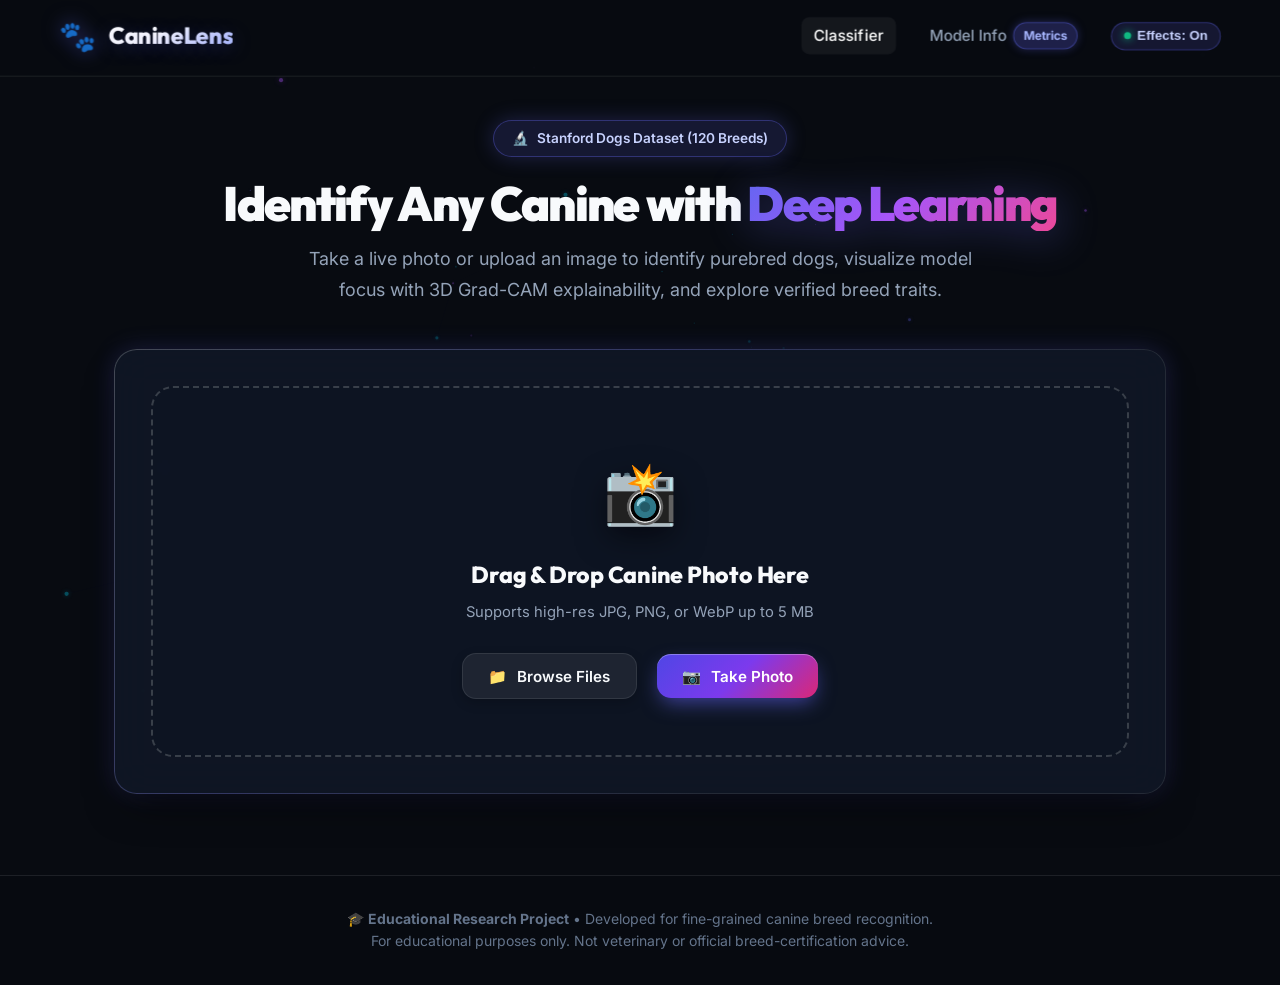
==== static/index.html @ 127aa0b3 "Add files via upload" ====
<!DOCTYPE html>
<html lang="en">
<head>
  <meta charset="UTF-8">
  <meta name="viewport" content="width=device-width, initial-scale=1.0">
  <title>CanineLens | Dog Breed Detection &amp; Explainability System</title>
  <meta name="description" content="College deep learning research project: identify 120 dog breeds using EfficientNetB0 transfer learning with Grad-CAM explainability and breed trait profiles.">
  <link rel="stylesheet" href="/static/css/style.css">
  <!-- FX HOOK: 3D Mascot & Sensory FX Stylesheet -->
  <link rel="stylesheet" href="/static/css/fx.css">
  <link rel="icon" href="data:image/svg+xml,<svg xmlns=%22http://www.w3.org/2000/svg%22 viewBox=%220%22%20y=%220%22%20width=%22100%22%20height=%22100%22><text%20y=%22.9em%22%20font-size=%2290%22>🐕</text></svg>">
</head>
<body>

  <!-- Interactive 3D Background Canvas -->
  <canvas id="bgCanvas3D"></canvas>

  <!-- Demo Mode Banner (Dynamically injected if model is missing) -->
  <div id="demoBanner" class="demo-banner" style="display: none;" role="alert">
    <span>⚠️</span>
    <span id="demoBannerText">DEMO MODE ACTIVE: Trained model file is missing. Showing simulated benchmark responses.</span>
  </div>

  <!-- Header -->
  <header class="site-header">
    <div class="header-container">
      <a href="/" class="brand-link" aria-label="CanineLens Home">
        <span class="brand-icon" aria-hidden="true">🐾</span>
        <span class="brand-title">CanineLens</span>
      </a>
      <nav class="nav-links" aria-label="Main Navigation">
        <a href="/" class="nav-item active" aria-current="page">Classifier</a>
        <a href="/info" class="nav-item">
          <span>Model Info</span>
          <span class="nav-badge">Metrics</span>
        </a>
        <!-- FX HOOK: Master Effects Toggle Button -->
        <button type="button" id="fxToggleBtn" class="fx-toggle-btn" aria-label="Toggle sensory effects on or off">
          <span class="fx-indicator-dot"></span>
          <span>Effects: On</span>
        </button>
      </nav>
    </div>
  </header>

  <!-- Main Content -->
  <main class="main-content">

    <!-- Hero Title with 3D Float -->
    <section class="hero-section">
      <div class="hero-pill">
        <span>🔬</span>
        <span>Stanford Dogs Dataset (120 Breeds)</span>
      </div>
      <h1 class="hero-title">
        Identify Any Canine with <span class="gradient-text">Deep Learning</span>
      </h1>
      <p class="hero-desc">
        Take a live photo or upload an image to identify purebred dogs, visualize model focus with 3D Grad-CAM explainability, and explore verified breed traits.
      </p>
    </section>

    <!-- Upload & Interactive Card with 3D Tilt -->
    <section class="glass-card upload-grid" aria-labelledby="uploadHeading">
      <h2 id="uploadHeading" class="sr-only" style="display: none;">Upload Image</h2>
      
      <!-- Drag & Drop Zone -->
      <div id="dropzone" class="dropzone-container" tabindex="0" role="button" aria-label="Upload dog photo dropzone">
        <div class="dropzone-icon" aria-hidden="true">📸</div>
        <h3 class="dropzone-title">Drag &amp; Drop Canine Photo Here</h3>
        <p class="dropzone-hint">Supports high-res JPG, PNG, or WebP up to 5 MB</p>
        
        <div class="upload-actions">
          <button type="button" id="browseBtn" class="btn btn-secondary" aria-label="Browse files on device">
            <span>📁</span>
            <span>Browse Files</span>
          </button>
          
          <button type="button" id="cameraBtn" class="btn btn-primary btn-3d-pulse" aria-label="Open Camera to Take Photo">
            <span>📷</span>
            <span>Take Photo</span>
          </button>
        </div>

        <!-- Hidden File Inputs -->
        <input type="file" id="fileInput" accept="image/jpeg,image/png,image/webp" style="display: none;">
        <input type="file" id="cameraInput" accept="image/jpeg,image/png,image/webp" capture="environment" style="display: none;">
      </div>

      <!-- Preview & Submission Panel -->
      <div id="previewPanel" class="preview-panel">
        <div class="preview-content">
          <div class="preview-img-wrapper">
            <img id="previewImg" src="" alt="Selected dog image preview">
          </div>
          <div class="preview-meta">
            <div id="previewName" class="preview-filename">image.jpg</div>
            <div id="previewSize" class="preview-filesize">0 KB</div>
            <button type="button" id="clearBtn" class="btn btn-secondary btn-sm" aria-label="Remove image">
              <span>✕</span>
              <span>Remove</span>
            </button>
          </div>
        </div>

        <div class="options-strip">
          <!-- Grad-CAM Toggle -->
          <label class="toggle-wrapper" title="Generates Gradient-weighted Class Activation Map overlay to interpret model decision">
            <input type="checkbox" id="gradcamToggle" class="toggle-input">
            <span class="toggle-switch"></span>
            <span class="toggle-label">🔍 Show what the model looked at (Grad-CAM)</span>
          </label>

          <!-- Submit Button -->
          <button type="button" id="predictBtn" class="btn btn-primary" aria-label="Classify Dog Breed">
            <span>⚡</span>
            <span>Identify Breed</span>
          </button>
        </div>
      </div>

      <!-- 3D Holographic AI Scanner & Loading State -->
      <div id="loadingIndicator" class="loading-indicator" role="status" aria-live="polite">
        <div class="scanner-3d-box">
          <div class="scanner-3d-ring"></div>
          <div class="scanner-3d-ring-inner"></div>
          <div class="scanner-3d-laser"></div>
          <div class="scanner-3d-icon">🐕</div>
        </div>
        <div id="loadingStatusText" class="loading-text">Analyzing canine features...</div>
        <p id="loadingSubtext" class="loading-subtext">Running MobileNetV2 gatekeeper &amp; EfficientNetB0 classification</p>
      </div>

    </section>

    <!-- Results Section with 3D Depth -->
    <section id="resultsSection" class="results-container" aria-labelledby="resultsHeading">
      <h2 id="resultsHeading" class="sr-only" style="display: none;">Classification Results</h2>

      <!-- FX HOOK: Interactive 3D Mascot & Talking Dog Assistant -->
      <div id="mascotWrapper" class="mascot-wrapper" style="display: none;">
        <div class="mascot-card glass-card">
          <div class="mascot-card-header">
            <span class="mascot-status-pill"><span class="mascot-dot"></span> CanineLens AI Companion</span>
            <span class="mascot-disclaimer-badge">Illustrative mascot, not an exact breed model</span>
          </div>
          
          <div class="mascot-body-layout">
            <!-- 3D Mascot Canvas Container -->
            <div id="dog3dContainer" class="dog3d-container"></div>
            
            <!-- Speech Bubble & Narration Controls -->
            <div id="speechBubble" class="speech-bubble" style="display: none;">
              <div class="speech-bubble-tail"></div>
              <div class="speech-bubble-header">
                <span class="speech-speaker-name">🐾 Buddy (AI Pup)</span>
                <div class="speech-controls">
                  <button type="button" id="speechReplayBtn" class="speech-btn" title="Replay voice narration" aria-label="Replay voice narration">🔄 Replay</button>
                  <button type="button" id="speechMuteBtn" class="speech-btn" title="Toggle voice mute" aria-label="Toggle voice mute">🔊 Mute</button>
                  <button type="button" id="speechStopBtn" class="speech-btn" title="Stop speaking" aria-label="Stop speaking">⏹️ Stop</button>
                </div>
              </div>
              <div id="speechCaption" class="speech-caption" aria-live="polite"></div>
            </div>
          </div>
        </div>
      </div>

      <!-- Not a Dog Rejection Alert -->
      <div id="notDogAlert" class="alert-box alert-danger" style="display: none;" role="alert">
        <div class="alert-icon">⚠️</div>
        <div>
          <strong>This doesn't look like a dog.</strong>
          <p id="notDogDesc">Our ImageNet canine filter did not detect sufficient canine anatomical features in this image. Please upload a clear photo of a dog.</p>
        </div>
      </div>

      <!-- Low Confidence Mixed Breed Alert -->
      <div id="lowConfidenceAlert" class="alert-box alert-warning" style="display: none;" role="alert">
        <div class="alert-icon">ℹ️</div>
        <div>
          <strong>Not sure, this may be a mixed breed.</strong>
          <p id="lowConfidenceDesc">The top predicted confidence is below 50%. Note that this model is trained on purebred dogs from the Stanford Dogs dataset.</p>
        </div>
      </div>

      <!-- Main Showcase Card with 3D Tilt -->
      <div id="showcaseCard" class="glass-card showcase-card" style="display: none;">
        <!-- Left: Image View (Original vs Grad-CAM) -->
        <div class="showcase-image-col">
          <div class="main-image-frame">
            <img id="resultMainImage" src="" alt="Predicted dog breed view">
          </div>
          <div id="imageSwitchTabs" class="image-switch-tabs" style="display: none;">
            <button type="button" id="tabOriginal" class="tab-btn active">Original Photo</button>
            <button type="button" id="tabGradcam" class="tab-btn">Model Focus (Grad-CAM)</button>
          </div>
        </div>

        <!-- Right: Breed Breakdown -->
        <div class="showcase-details-col">
          <div class="breed-badge-group">
            <span class="rank-badge">Top-1 Prediction</span>
            <span id="topConfidenceBadge" class="confidence-badge">95.4% Confidence</span>
          </div>

          <h2 id="topBreedName" class="top-breed-name">Chihuahua</h2>
          <div id="breedOriginPill" class="breed-origin-pill">
            <span>📍 Origin:</span>
            <span id="breedOriginText">Mexico</span>
          </div>

          <!-- Top-3 Candidate Probabilities -->
          <div class="candidates-block">
            <h3 class="candidates-title">Candidate Probability Distribution</h3>
            <div id="candidatesList">
              <!-- Dynamically rendered candidate rows -->
            </div>
          </div>
        </div>
      </div>

      <!-- Trait Card -->
      <div id="traitsCard" class="glass-card traits-card" style="display: none;">
        <h3 class="section-heading">
          <span>📋</span>
          <span>Verified Breed Trait Profile</span>
        </h3>

        <div class="traits-grid">
          <div class="trait-item">
            <div class="trait-label">Size Category</div>
            <div id="traitSize" class="trait-value">-</div>
          </div>
          <div class="trait-item">
            <div class="trait-label">Weight Range</div>
            <div id="traitWeight" class="trait-value">-</div>
          </div>
          <div class="trait-item">
            <div class="trait-label">Height Range</div>
            <div id="traitHeight" class="trait-value">-</div>
          </div>
          <div class="trait-item">
            <div class="trait-label">Lifespan Expectancy</div>
            <div id="traitLifespan" class="trait-value">-</div>
          </div>
          <div class="trait-item">
            <div class="trait-label">Energy Level</div>
            <div id="traitEnergy" class="trait-value">-</div>
          </div>
          <div class="trait-item">
            <div class="trait-label">Grooming Needs</div>
            <div id="traitGrooming" class="trait-value">-</div>
          </div>
          <div class="trait-item">
            <div class="trait-label">Good with Children</div>
            <div id="traitKids" class="trait-value">-</div>
          </div>
          <div class="trait-item" style="grid-column: 1 / -1;">
            <div class="trait-label">Temperament</div>
            <div id="traitTemperament" class="temperament-tags">
              <!-- Dynamic tags -->
            </div>
          </div>
        </div>

        <div id="traitDescription" class="trait-description">
          <!-- Description text -->
        </div>
      </div>

    </section>

  </main>

  <!-- Interactive 3D Camera Capture Modal -->
  <div id="cameraModal" class="camera-modal" style="display: none;" role="dialog" aria-modal="true" aria-labelledby="cameraModalTitle">
    <div class="camera-modal-backdrop" id="cameraBackdrop"></div>
    <div class="camera-modal-card">
      <div class="camera-modal-header">
        <div class="camera-title-badge">
          <span class="live-pulse"></span>
          <h3 id="cameraModalTitle">Live Canine Camera</h3>
        </div>
        <button type="button" id="closeCameraBtn" class="camera-close-btn" aria-label="Close camera">✕</button>
      </div>
      
      <div class="camera-viewport-wrapper">
        <video id="cameraVideo" autoplay playsinline muted></video>
        <canvas id="cameraCanvas" style="display: none;"></canvas>
        
        <!-- 3D Holographic Viewfinder Overlay -->
        <div class="camera-hud-overlay">
          <div class="hud-corner top-left"></div>
          <div class="hud-corner top-right"></div>
          <div class="hud-corner bottom-left"></div>
          <div class="hud-corner bottom-right"></div>
          <div class="hud-reticle">
            <div class="reticle-ring"></div>
            <div class="reticle-dot"></div>
          </div>
          <div class="hud-scanline"></div>
          <div class="hud-status">AI CANINE SCANNER &bull; READY</div>
        </div>
      </div>

      <div class="camera-controls">
        <button type="button" id="switchCameraBtn" class="btn btn-secondary" style="display: none;">
          <span>🔄</span>
          <span>Flip Camera</span>
        </button>
        <button type="button" id="capturePhotoBtn" class="btn btn-primary btn-3d-pulse">
          <span>📸</span>
          <span>Capture Dog Photo</span>
        </button>
        <button type="button" id="cancelCameraBtn" class="btn btn-secondary">
          <span>Cancel</span>
        </button>
      </div>

      <div id="cameraErrorMessage" class="camera-error-msg" style="display: none;"></div>
    </div>
  </div>

  <!-- Footer -->
  <footer class="site-footer">
    <p class="footer-disclaimer">
      🎓 <strong>Educational Research Project</strong> &bull; Developed for fine-grained canine breed recognition.<br>
      For educational purposes only. Not veterinary or official breed-certification advice.
    </p>
  </footer>

  <!-- FX HOOK: Three.js Offline 3D Engine & Loaders -->
  <script src="/static/vendor/three.min.js"></script>
  <script src="/static/vendor/GLTFLoader.js"></script>
  
  <!-- FX HOOK: 3D Mascot, Speech Narration & Master Controller -->
  <script src="/static/js/dog3d.js"></script>
  <script src="/static/js/speech.js"></script>
  <script src="/static/js/fx.js"></script>

  <!-- Baseline Core Application -->
  <script src="/static/js/app.js"></script>
</body>
</html>
---- static/css/style.css ----
/* ==============================================================================
   Dog Breed Detection System - Modern 3D Design System & Stylesheet
   ============================================================================== */

@import url('https://fonts.googleapis.com/css2?family=Outfit:wght@400;500;600;700;800;900&family=Inter:wght@300;400;500;600;700&family=JetBrains+Mono:wght@400;600&display=swap');

:root {
  --font-heading: 'Outfit', sans-serif;
  --font-body: 'Inter', sans-serif;
  --font-mono: 'JetBrains Mono', monospace;

  /* Colors */
  --bg-primary: #080b11;
  --bg-secondary: #0f1523;
  --bg-card: rgba(18, 26, 42, 0.75);
  --bg-card-hover: rgba(26, 37, 58, 0.9);
  --border-color: rgba(255, 255, 255, 0.09);
  --border-glow: rgba(99, 102, 241, 0.4);

  --accent-primary: #6366f1;
  --accent-primary-hover: #4f46e5;
  --accent-secondary: #06b6d4;
  --accent-gradient: linear-gradient(135deg, #6366f1 0%, #a855f7 50%, #ec4899 100%);
  --accent-gradient-3d: linear-gradient(135deg, #4f46e5 0%, #7c3aed 50%, #db2777 100%);
  --accent-cyan-glow: rgba(6, 182, 212, 0.5);
  --accent-emerald: #10b981;
  --accent-amber: #f59e0b;
  --accent-rose: #f43f5e;

  --text-main: #f8fafc;
  --text-muted: #94a3b8;
  --text-dim: #64748b;

  /* Radius & 3D Shadows */
  --radius-sm: 8px;
  --radius-md: 14px;
  --radius-lg: 22px;
  --radius-full: 9999px;

  --shadow-sm: 0 4px 12px rgba(0, 0, 0, 0.4);
  --shadow-md: 0 12px 30px rgba(0, 0, 0, 0.5);
  --shadow-lg: 0 20px 50px rgba(0, 0, 0, 0.6);
  --shadow-3d: 0 20px 40px -15px rgba(0, 0, 0, 0.7), 0 0 25px rgba(99, 102, 241, 0.2);
  --shadow-glow: 0 0 35px rgba(99, 102, 241, 0.35);

  --perspective-3d: 1200px;
}

/* Base Reset */
*, *::before, *::after {
  box-sizing: border-box;
  margin: 0;
  padding: 0;
}

body {
  font-family: var(--font-body);
  background-color: var(--bg-primary);
  color: var(--text-main);
  min-height: 100vh;
  display: flex;
  flex-direction: column;
  line-height: 1.6;
  overflow-x: hidden;
  position: relative;
  perspective: var(--perspective-3d);
}

/* 3D Interactive Canvas in Background */
#bgCanvas3D {
  position: fixed;
  top: 0;
  left: 0;
  width: 100vw;
  height: 100vh;
  pointer-events: none;
  z-index: 0;
  opacity: 0.65;
}

/* Header & Navigation */
header.site-header {
  border-bottom: 1px solid var(--border-color);
  background: rgba(8, 11, 17, 0.85);
  backdrop-filter: blur(16px);
  position: sticky;
  top: 0;
  z-index: 50;
  transform: translateZ(10px);
}

.header-container {
  max-width: 1200px;
  margin: 0 auto;
  padding: 1rem 1.5rem;
  display: flex;
  align-items: center;
  justify-content: space-between;
}

.brand-link {
  display: flex;
  align-items: center;
  gap: 0.75rem;
  text-decoration: none;
  color: var(--text-main);
  transition: transform 0.3s cubic-bezier(0.34, 1.56, 0.64, 1);
}

.brand-link:hover {
  transform: scale(1.04) translateZ(5px);
}

.brand-icon {
  font-size: 1.85rem;
  filter: drop-shadow(0 0 10px rgba(99, 102, 241, 0.6));
  animation: pawWiggle 4s ease-in-out infinite;
}

@keyframes pawWiggle {
  0%, 100% { transform: rotate(0deg); }
  25% { transform: rotate(-8deg); }
  75% { transform: rotate(8deg); }
}

.brand-title {
  font-family: var(--font-heading);
  font-size: 1.45rem;
  font-weight: 800;
  letter-spacing: -0.02em;
  background: linear-gradient(135deg, #ffffff 40%, #a5b4fc 100%);
  -webkit-background-clip: text;
  -webkit-text-fill-color: transparent;
  text-shadow: 0 4px 20px rgba(99, 102, 241, 0.3);
}

.nav-links {
  display: flex;
  align-items: center;
  gap: 1.25rem;
}

.nav-item {
  color: var(--text-muted);
  text-decoration: none;
  font-weight: 500;
  font-size: 0.95rem;
  transition: all 0.2s ease;
  display: flex;
  align-items: center;
  gap: 0.4rem;
  padding: 0.4rem 0.8rem;
  border-radius: var(--radius-sm);
}

.nav-item:hover, .nav-item.active {
  color: #ffffff;
  background: rgba(255, 255, 255, 0.05);
}

.nav-badge {
  background: rgba(99, 102, 241, 0.25);
  color: #a5b4fc;
  padding: 0.2rem 0.55rem;
  border-radius: var(--radius-full);
  font-size: 0.75rem;
  font-weight: 700;
  border: 1px solid rgba(99, 102, 241, 0.4);
  box-shadow: 0 0 10px rgba(99, 102, 241, 0.3);
}

/* Banner Alert for Demo Mode */
.demo-banner {
  background: linear-gradient(90deg, #b45309, #d97706);
  color: #ffffff;
  padding: 0.65rem 1rem;
  text-align: center;
  font-weight: 600;
  font-size: 0.9rem;
  display: flex;
  align-items: center;
  justify-content: center;
  gap: 0.5rem;
  z-index: 45;
}

/* Main Container Layout */
main.main-content {
  flex: 1;
  max-width: 1100px;
  margin: 0 auto;
  padding: 2.5rem 1.5rem;
  width: 100%;
  position: relative;
  z-index: 1;
}

/* Hero Section with 3D Depth */
.hero-section {
  text-align: center;
  margin-bottom: 2.75rem;
  transform-style: preserve-3d;
}

.hero-pill {
  display: inline-flex;
  align-items: center;
  gap: 0.5rem;
  padding: 0.4rem 1.1rem;
  background: rgba(99, 102, 241, 0.15);
  border: 1px solid rgba(99, 102, 241, 0.35);
  border-radius: var(--radius-full);
  font-size: 0.85rem;
  font-weight: 600;
  color: #c7d2fe;
  margin-bottom: 1.25rem;
  box-shadow: 0 0 20px rgba(99, 102, 241, 0.25);
  transform: translateZ(20px);
  animation: heroFloat 4s ease-in-out infinite;
}

@keyframes heroFloat {
  0%, 100% { transform: translateY(0) translateZ(20px); }
  50% { transform: translateY(-5px) translateZ(25px); }
}

.hero-title {
  font-family: var(--font-heading);
  font-size: 3rem;
  font-weight: 900;
  letter-spacing: -0.035em;
  line-height: 1.12;
  margin-bottom: 0.85rem;
  transform: translateZ(30px);
}

.hero-title .gradient-text {
  background: var(--accent-gradient);
  -webkit-background-clip: text;
  -webkit-text-fill-color: transparent;
  display: inline-block;
  filter: drop-shadow(0 6px 20px rgba(99, 102, 241, 0.4));
}

.hero-desc {
  color: var(--text-muted);
  font-size: 1.125rem;
  max-width: 680px;
  margin: 0 auto;
  line-height: 1.7;
  transform: translateZ(15px);
}

/* 3D Glassmorphism Cards with Perspective Tilt */
.glass-card {
  background: var(--bg-card);
  backdrop-filter: blur(20px);
  -webkit-backdrop-filter: blur(20px);
  border: 1px solid var(--border-color);
  border-radius: var(--radius-lg);
  padding: 2.25rem;
  box-shadow: var(--shadow-3d);
  transition: transform 0.2s cubic-bezier(0.2, 0, 0.2, 1), box-shadow 0.25s ease, border-color 0.25s ease;
  transform-style: preserve-3d;
  will-change: transform;
  position: relative;
}

.glass-card::before {
  content: '';
  position: absolute;
  inset: -1px;
  border-radius: calc(var(--radius-lg) + 1px);
  padding: 1px;
  background: linear-gradient(135deg, rgba(255, 255, 255, 0.15), rgba(99, 102, 241, 0.25), transparent 70%);
  -webkit-mask: linear-gradient(#fff 0 0) content-box, linear-gradient(#fff 0 0);
  -webkit-mask-composite: xor;
  mask-composite: exclude;
  pointer-events: none;
}

.glass-card:hover {
  border-color: rgba(99, 102, 241, 0.35);
  box-shadow: 0 25px 50px -10px rgba(0, 0, 0, 0.8), 0 0 35px rgba(99, 102, 241, 0.3);
}

/* Upload Interface */
.upload-grid {
  display: grid;
  grid-template-columns: 1fr;
  gap: 2rem;
  margin-bottom: 2.5rem;
}

.dropzone-container {
  position: relative;
  border: 2px dashed rgba(255, 255, 255, 0.18);
  border-radius: var(--radius-lg);
  padding: 3.5rem 1.5rem;
  text-align: center;
  cursor: pointer;
  background: rgba(15, 21, 35, 0.55);
  transition: all 0.3s cubic-bezier(0.34, 1.56, 0.64, 1);
  transform-style: preserve-3d;
}

.dropzone-container:hover, .dropzone-container.drag-over {
  border-color: var(--accent-primary);
  background: rgba(99, 102, 241, 0.1);
  box-shadow: 0 0 40px rgba(99, 102, 241, 0.35), inset 0 0 30px rgba(99, 102, 241, 0.08);
  transform: translateY(-4px) scale(1.01);
}

.dropzone-icon {
  font-size: 3.75rem;
  margin-bottom: 1rem;
  display: inline-block;
  animation: float3DIcon 3.5s ease-in-out infinite;
  filter: drop-shadow(0 10px 15px rgba(0, 0, 0, 0.5));
}

@keyframes float3DIcon {
  0%, 100% { transform: translateY(0) rotate(0deg) translateZ(10px); }
  50% { transform: translateY(-8px) rotate(4deg) translateZ(25px); }
}

.dropzone-title {
  font-family: var(--font-heading);
  font-size: 1.45rem;
  font-weight: 800;
  margin-bottom: 0.5rem;
  letter-spacing: -0.01em;
}

.dropzone-hint {
  color: var(--text-muted);
  font-size: 0.925rem;
  margin-bottom: 1.75rem;
}

.upload-actions {
  display: flex;
  align-items: center;
  justify-content: center;
  gap: 1.25rem;
  flex-wrap: wrap;
}

/* 3D Button Styles with Real Depth */
.btn {
  font-family: var(--font-body);
  font-size: 0.95rem;
  font-weight: 600;
  padding: 0.8rem 1.6rem;
  border-radius: var(--radius-md);
  border: none;
  cursor: pointer;
  display: inline-flex;
  align-items: center;
  gap: 0.6rem;
  transition: all 0.2s cubic-bezier(0.34, 1.56, 0.64, 1);
  text-decoration: none;
  position: relative;
  user-select: none;
  transform-style: preserve-3d;
}

.btn:active {
  transform: translateY(2px) scale(0.97);
}

.btn:focus-visible {
  outline: 2px solid var(--accent-primary);
  outline-offset: 3px;
}

.btn-primary {
  background: var(--accent-gradient-3d);
  color: #ffffff;
  box-shadow: 0 8px 20px -4px rgba(99, 102, 241, 0.6), inset 0 1px 0 rgba(255, 255, 255, 0.3);
}

.btn-primary:hover {
  transform: translateY(-3px) translateZ(5px);
  box-shadow: 0 12px 28px -4px rgba(99, 102, 241, 0.75), inset 0 1px 0 rgba(255, 255, 255, 0.4);
}

.btn-secondary {
  background: rgba(255, 255, 255, 0.07);
  color: var(--text-main);
  border: 1px solid var(--border-color);
  box-shadow: 0 4px 12px rgba(0, 0, 0, 0.2);
}

.btn-secondary:hover {
  background: rgba(255, 255, 255, 0.13);
  border-color: rgba(255, 255, 255, 0.2);
  transform: translateY(-2px) translateZ(5px);
}

.btn-sm {
  padding: 0.45rem 0.95rem;
  font-size: 0.825rem;
}

/* 3D Pulse for Capture Button */
.btn-3d-pulse {
  animation: pulse3D 2s infinite;
}

@keyframes pulse3D {
  0%, 100% { box-shadow: 0 0 0 0 rgba(99, 102, 241, 0.5); }
  50% { box-shadow: 0 0 0 12px rgba(99, 102, 241, 0); }
}

/* Image Preview & Options Panel */
.preview-panel {
  display: none;
  margin-top: 1.5rem;
  background: rgba(15, 22, 36, 0.9);
  border-radius: var(--radius-md);
  padding: 1.5rem;
  border: 1px solid var(--border-color);
  box-shadow: var(--shadow-md);
  animation: previewSlideUp 0.35s cubic-bezier(0.34, 1.56, 0.64, 1);
}

@keyframes previewSlideUp {
  from { opacity: 0; transform: translateY(15px) scale(0.98); }
  to { opacity: 1; transform: translateY(0) scale(1); }
}

.preview-content {
  display: flex;
  gap: 1.5rem;
  align-items: center;
  flex-wrap: wrap;
}

.preview-img-wrapper {
  width: 130px;
  height: 130px;
  border-radius: var(--radius-md);
  overflow: hidden;
  border: 2px solid rgba(99, 102, 241, 0.4);
  flex-shrink: 0;
  position: relative;
  box-shadow: 0 8px 20px rgba(0, 0, 0, 0.5);
}

.preview-img-wrapper img {
  width: 100%;
  height: 100%;
  object-fit: cover;
  transition: transform 0.4s ease;
}

.preview-img-wrapper:hover img {
  transform: scale(1.08);
}

.preview-meta {
  flex: 1;
  min-width: 200px;
}

.preview-filename {
  font-weight: 700;
  font-size: 1.1rem;
  margin-bottom: 0.35rem;
  word-break: break-all;
  color: #ffffff;
}

.preview-filesize {
  font-size: 0.875rem;
  color: var(--text-muted);
  margin-bottom: 0.85rem;
}

.options-strip {
  display: flex;
  align-items: center;
  justify-content: space-between;
  margin-top: 1.5rem;
  padding-top: 1.25rem;
  border-top: 1px solid var(--border-color);
  flex-wrap: wrap;
  gap: 1rem;
}

/* Grad-CAM Toggle Switch */
.toggle-wrapper {
  display: flex;
  align-items: center;
  gap: 0.75rem;
  cursor: pointer;
  user-select: none;
}

.toggle-switch {
  position: relative;
  width: 48px;
  height: 26px;
  background: rgba(255, 255, 255, 0.15);
  border-radius: var(--radius-full);
  transition: background 0.3s ease;
  box-shadow: inset 0 2px 4px rgba(0, 0, 0, 0.4);
}

.toggle-switch::after {
  content: '';
  position: absolute;
  top: 3px;
  left: 3px;
  width: 20px;
  height: 20px;
  background: #ffffff;
  border-radius: 50%;
  transition: transform 0.3s cubic-bezier(0.34, 1.56, 0.64, 1);
  box-shadow: 0 2px 6px rgba(0, 0, 0, 0.4);
}

.toggle-input {
  display: none;
}

.toggle-input:checked + .toggle-switch {
  background: linear-gradient(135deg, #6366f1, #a855f7);
  box-shadow: 0 0 15px rgba(99, 102, 241, 0.5);
}

.toggle-input:checked + .toggle-switch::after {
  transform: translateX(22px);
}

.toggle-label {
  font-size: 0.925rem;
  font-weight: 600;
  color: #e2e8f0;
}

/* ==============================================================================
   3D Holographic AI Scanner & Loading State
   ============================================================================== */
.loading-indicator {
  display: none;
  text-align: center;
  padding: 3.5rem 1.5rem;
  perspective: 800px;
}

.scanner-3d-box {
  width: 140px;
  height: 140px;
  margin: 0 auto 1.75rem;
  position: relative;
  transform-style: preserve-3d;
}

.scanner-3d-ring {
  position: absolute;
  inset: 0;
  border: 3px solid transparent;
  border-top-color: var(--accent-secondary);
  border-right-color: var(--accent-primary);
  border-radius: 50%;
  animation: rotateRing 1.4s linear infinite;
  filter: drop-shadow(0 0 10px rgba(6, 182, 212, 0.6));
}

.scanner-3d-ring-inner {
  position: absolute;
  inset: 20px;
  border: 2px dashed rgba(168, 85, 247, 0.7);
  border-radius: 50%;
  animation: rotateRingReverse 2s linear infinite;
}

@keyframes rotateRing {
  from { transform: rotate(0deg) rotateX(25deg); }
  to { transform: rotate(360deg) rotateX(25deg); }
}

@keyframes rotateRingReverse {
  from { transform: rotate(360deg) rotateY(25deg); }
  to { transform: rotate(0deg) rotateY(25deg); }
}

.scanner-3d-laser {
  position: absolute;
  left: 10px;
  right: 10px;
  height: 3px;
  background: linear-gradient(90deg, transparent, #06b6d4, #6366f1, transparent);
  box-shadow: 0 0 15px #06b6d4;
  animation: scan3DLaser 1.8s ease-in-out infinite alternate;
}

@keyframes scan3DLaser {
  0% { top: 15%; opacity: 0.4; }
  100% { top: 85%; opacity: 1; }
}

.scanner-3d-icon {
  position: absolute;
  top: 50%;
  left: 50%;
  transform: translate(-50%, -50%);
  font-size: 2.25rem;
  animation: pulseIcon 1.5s ease-in-out infinite;
}

@keyframes pulseIcon {
  0%, 100% { transform: translate(-50%, -50%) scale(0.9); opacity: 0.8; }
  50% { transform: translate(-50%, -50%) scale(1.15); opacity: 1; }
}

.loading-text {
  font-family: var(--font-heading);
  font-size: 1.35rem;
  font-weight: 800;
  margin-bottom: 0.5rem;
  letter-spacing: -0.01em;
}

.loading-subtext {
  color: var(--text-muted);
  font-size: 0.925rem;
}

/* Results Section */
.results-container {
  display: none;
  animation: fadeIn3D 0.5s cubic-bezier(0.2, 0, 0.2, 1) forwards;
}

@keyframes fadeIn3D {
  from { opacity: 0; transform: translateY(20px) rotateX(4deg); }
  to { opacity: 1; transform: translateY(0) rotateX(0deg); }
}

/* Alert Boxes */
.alert-box {
  padding: 1.15rem 1.35rem;
  border-radius: var(--radius-md);
  margin-bottom: 1.75rem;
  display: flex;
  align-items: flex-start;
  gap: 0.85rem;
  box-shadow: var(--shadow-sm);
}

.alert-warning {
  background: rgba(245, 158, 11, 0.12);
  border: 1px solid rgba(245, 158, 11, 0.35);
  color: #fbbf24;
}

.alert-danger {
  background: rgba(244, 63, 94, 0.12);
  border: 1px solid rgba(244, 63, 94, 0.35);
  color: #fb7185;
}

.alert-icon {
  font-size: 1.5rem;
  flex-shrink: 0;
}

/* Top Breed Showcase Card */
.showcase-card {
  display: grid;
  grid-template-columns: 1fr;
  gap: 2.25rem;
  margin-bottom: 2.25rem;
}

@media (min-width: 768px) {
  .showcase-card {
    grid-template-columns: 340px 1fr;
  }
}

.showcase-image-col {
  display: flex;
  flex-direction: column;
  gap: 1rem;
}

.main-image-frame {
  width: 100%;
  aspect-ratio: 1;
  border-radius: var(--radius-md);
  overflow: hidden;
  border: 2px solid rgba(99, 102, 241, 0.3);
  background: #000;
  position: relative;
  box-shadow: 0 12px 30px rgba(0, 0, 0, 0.6);
  transform-style: preserve-3d;
}

.main-image-frame img {
  width: 100%;
  height: 100%;
  object-fit: cover;
  transition: transform 0.4s ease;
}

.image-switch-tabs {
  display: flex;
  background: rgba(255, 255, 255, 0.06);
  border-radius: var(--radius-md);
  padding: 0.3rem;
  gap: 0.3rem;
  border: 1px solid var(--border-color);
}

.tab-btn {
  flex: 1;
  background: none;
  border: none;
  color: var(--text-muted);
  padding: 0.55rem;
  font-size: 0.85rem;
  font-weight: 700;
  border-radius: var(--radius-sm);
  cursor: pointer;
  transition: all 0.2s ease;
}

.tab-btn.active {
  background: var(--accent-gradient);
  color: #ffffff;
  box-shadow: 0 4px 12px rgba(99, 102, 241, 0.4);
}

.showcase-details-col {
  display: flex;
  flex-direction: column;
  justify-content: center;
}

.breed-badge-group {
  display: flex;
  align-items: center;
  gap: 0.6rem;
  margin-bottom: 0.85rem;
  flex-wrap: wrap;
}

.rank-badge {
  background: var(--accent-gradient);
  color: #ffffff;
  padding: 0.25rem 0.75rem;
  border-radius: var(--radius-full);
  font-size: 0.75rem;
  font-weight: 800;
  text-transform: uppercase;
  letter-spacing: 0.05em;
  box-shadow: 0 2px 8px rgba(99, 102, 241, 0.4);
}

.confidence-badge {
  background: rgba(16, 185, 129, 0.15);
  color: #34d399;
  border: 1px solid rgba(16, 185, 129, 0.35);
  padding: 0.25rem 0.75rem;
  border-radius: var(--radius-full);
  font-size: 0.825rem;
  font-weight: 700;
}

.top-breed-name {
  font-family: var(--font-heading);
  font-size: 2.5rem;
  font-weight: 900;
  letter-spacing: -0.025em;
  margin-bottom: 0.5rem;
  line-height: 1.15;
  background: linear-gradient(135deg, #ffffff 40%, #c7d2fe 100%);
  -webkit-background-clip: text;
  -webkit-text-fill-color: transparent;
}

.breed-origin-pill {
  color: var(--text-muted);
  font-size: 0.95rem;
  display: flex;
  align-items: center;
  gap: 0.4rem;
  margin-bottom: 1.5rem;
}

/* Candidates Breakdown with 3D Bars */
.candidates-block {
  margin-top: 1.25rem;
}

.candidates-title {
  font-size: 0.85rem;
  font-weight: 800;
  color: var(--text-muted);
  text-transform: uppercase;
  letter-spacing: 0.06em;
  margin-bottom: 0.85rem;
}

.candidate-row {
  margin-bottom: 0.85rem;
}

.candidate-header {
  display: flex;
  justify-content: space-between;
  font-size: 0.925rem;
  font-weight: 600;
  margin-bottom: 0.4rem;
}

.progress-bar-bg {
  height: 10px;
  background: rgba(255, 255, 255, 0.08);
  border-radius: var(--radius-full);
  overflow: hidden;
  box-shadow: inset 0 2px 4px rgba(0, 0, 0, 0.5);
}

.progress-bar-fill {
  height: 100%;
  border-radius: var(--radius-full);
  background: var(--accent-gradient);
  transition: width 0.7s cubic-bezier(0.34, 1.56, 0.64, 1);
  box-shadow: 0 0 10px rgba(99, 102, 241, 0.5);
}

/* Rich Trait Card */
.traits-card {
  margin-top: 2rem;
}

.section-heading {
  font-family: var(--font-heading);
  font-size: 1.6rem;
  font-weight: 800;
  margin-bottom: 1.5rem;
  display: flex;
  align-items: center;
  gap: 0.6rem;
  letter-spacing: -0.01em;
}

.traits-grid {
  display: grid;
  grid-template-columns: repeat(auto-fit, minmax(220px, 1fr));
  gap: 1.25rem;
  margin-bottom: 1.5rem;
}

.trait-item {
  background: rgba(255, 255, 255, 0.035);
  border: 1px solid var(--border-color);
  padding: 1.15rem;
  border-radius: var(--radius-md);
  transition: transform 0.2s ease, border-color 0.2s ease, box-shadow 0.2s ease;
}

.trait-item:hover {
  transform: translateY(-3px) translateZ(10px);
  border-color: rgba(99, 102, 241, 0.4);
  box-shadow: 0 8px 20px rgba(0, 0, 0, 0.4);
}

.trait-label {
  font-size: 0.8rem;
  color: var(--text-dim);
  text-transform: uppercase;
  letter-spacing: 0.05em;
  font-weight: 700;
  margin-bottom: 0.35rem;
}

.trait-value {
  font-size: 1.1rem;
  font-weight: 700;
  color: var(--text-main);
}

.temperament-tags {
  display: flex;
  flex-wrap: wrap;
  gap: 0.45rem;
  margin-top: 0.45rem;
}

.temperament-pill {
  background: rgba(99, 102, 241, 0.18);
  color: #c7d2fe;
  padding: 0.25rem 0.65rem;
  border-radius: var(--radius-full);
  font-size: 0.825rem;
  font-weight: 600;
  border: 1px solid rgba(99, 102, 241, 0.3);
}

.trait-description {
  margin-top: 1.5rem;
  padding: 1.35rem;
  background: rgba(255, 255, 255, 0.025);
  border-radius: var(--radius-md);
  border-left: 4px solid var(--accent-primary);
  font-size: 1rem;
  line-height: 1.7;
  color: #e2e8f0;
}

/* ==============================================================================
   LIVE CAMERA MODAL & 3D HUD VIEWFINDER
   ============================================================================== */
.camera-modal {
  position: fixed;
  inset: 0;
  z-index: 100;
  display: flex;
  align-items: center;
  justify-content: center;
  padding: 1.5rem;
}

.camera-modal-backdrop {
  position: absolute;
  inset: 0;
  background: rgba(4, 7, 12, 0.85);
  backdrop-filter: blur(12px);
  -webkit-backdrop-filter: blur(12px);
}

.camera-modal-card {
  position: relative;
  z-index: 101;
  width: 100%;
  max-width: 600px;
  background: rgba(16, 24, 40, 0.95);
  border: 1px solid rgba(99, 102, 241, 0.4);
  border-radius: var(--radius-lg);
  padding: 1.75rem;
  box-shadow: 0 25px 60px rgba(0, 0, 0, 0.8), 0 0 35px rgba(99, 102, 241, 0.3);
  animation: modal3DPop 0.3s cubic-bezier(0.34, 1.56, 0.64, 1);
}

@keyframes modal3DPop {
  from { opacity: 0; transform: scale(0.9) translateY(20px); }
  to { opacity: 1; transform: scale(1) translateY(0); }
}

.camera-modal-header {
  display: flex;
  align-items: center;
  justify-content: space-between;
  margin-bottom: 1.25rem;
}

.camera-title-badge {
  display: flex;
  align-items: center;
  gap: 0.65rem;
}

.camera-title-badge h3 {
  font-family: var(--font-heading);
  font-size: 1.35rem;
  font-weight: 800;
}

.live-pulse {
  width: 12px;
  height: 12px;
  background: var(--accent-rose);
  border-radius: 50%;
  box-shadow: 0 0 10px var(--accent-rose);
  animation: liveBlink 1.2s infinite;
}

@keyframes liveBlink {
  0%, 100% { opacity: 1; transform: scale(1); }
  50% { opacity: 0.4; transform: scale(0.85); }
}

.camera-close-btn {
  background: none;
  border: none;
  color: var(--text-muted);
  font-size: 1.5rem;
  cursor: pointer;
  padding: 0.25rem 0.5rem;
  border-radius: var(--radius-sm);
  transition: all 0.2s ease;
}

.camera-close-btn:hover {
  color: #ffffff;
  background: rgba(255, 255, 255, 0.1);
}

.camera-viewport-wrapper {
  position: relative;
  width: 100%;
  aspect-ratio: 4 / 3;
  background: #000;
  border-radius: var(--radius-md);
  overflow: hidden;
  border: 2px solid rgba(255, 255, 255, 0.1);
  box-shadow: inset 0 0 30px rgba(0, 0, 0, 0.8);
}

#cameraVideo {
  width: 100%;
  height: 100%;
  object-fit: cover;
}

/* 3D Holographic Viewfinder Overlay */
.camera-hud-overlay {
  position: absolute;
  inset: 0;
  pointer-events: none;
}

.hud-corner {
  position: absolute;
  width: 28px;
  height: 28px;
  border: 3px solid #06b6d4;
  filter: drop-shadow(0 0 8px #06b6d4);
}

.hud-corner.top-left { top: 16px; left: 16px; border-right: none; border-bottom: none; }
.hud-corner.top-right { top: 16px; right: 16px; border-left: none; border-bottom: none; }
.hud-corner.bottom-left { bottom: 16px; left: 16px; border-right: none; border-top: none; }
.hud-corner.bottom-right { bottom: 16px; right: 16px; border-left: none; border-top: none; }

.hud-reticle {
  position: absolute;
  top: 50%;
  left: 50%;
  transform: translate(-50%, -50%);
  width: 80px;
  height: 80px;
}

.reticle-ring {
  position: absolute;
  inset: 0;
  border: 2px dashed rgba(6, 182, 212, 0.6);
  border-radius: 50%;
  animation: rotateRing 6s linear infinite;
}

.reticle-dot {
  position: absolute;
  top: 50%;
  left: 50%;
  width: 6px;
  height: 6px;
  background: var(--accent-rose);
  border-radius: 50%;
  transform: translate(-50%, -50%);
  box-shadow: 0 0 8px var(--accent-rose);
}

.hud-scanline {
  position: absolute;
  left: 0;
  right: 0;
  height: 2px;
  background: linear-gradient(90deg, transparent, #06b6d4, transparent);
  animation: hudSweep 2.5s ease-in-out infinite alternate;
}

@keyframes hudSweep {
  0% { top: 5%; opacity: 0.3; }
  100% { top: 95%; opacity: 0.8; }
}

.hud-status {
  position: absolute;
  bottom: 12px;
  left: 50%;
  transform: translateX(-50%);
  font-family: var(--font-mono);
  font-size: 0.75rem;
  font-weight: 600;
  color: #06b6d4;
  letter-spacing: 0.1em;
  background: rgba(0, 0, 0, 0.6);
  padding: 0.2rem 0.6rem;
  border-radius: var(--radius-sm);
  border: 1px solid rgba(6, 182, 212, 0.3);
}

.camera-controls {
  display: flex;
  align-items: center;
  justify-content: center;
  gap: 1rem;
  margin-top: 1.5rem;
  flex-wrap: wrap;
}

.camera-error-msg {
  margin-top: 1rem;
  padding: 0.8rem;
  background: rgba(244, 63, 94, 0.15);
  border: 1px solid rgba(244, 63, 94, 0.4);
  color: #fb7185;
  border-radius: var(--radius-sm);
  font-size: 0.875rem;
  text-align: center;
}

/* ==============================================================================
   MODEL INFO PAGE STYLES
   ============================================================================== */
.metrics-grid {
  display: grid;
  grid-template-columns: repeat(auto-fit, minmax(220px, 1fr));
  gap: 1.5rem;
  margin-bottom: 2.5rem;
}

.stat-card {
  background: var(--bg-card);
  border: 1px solid var(--border-color);
  border-radius: var(--radius-md);
  padding: 1.75rem;
  text-align: center;
  transition: transform 0.2s ease, box-shadow 0.2s ease;
}

.stat-card:hover {
  transform: translateY(-4px) translateZ(10px);
  box-shadow: 0 15px 35px rgba(0, 0, 0, 0.5), 0 0 20px rgba(99, 102, 241, 0.25);
  border-color: rgba(99, 102, 241, 0.4);
}

.stat-number {
  font-family: var(--font-heading);
  font-size: 2.75rem;
  font-weight: 900;
  background: var(--accent-gradient);
  -webkit-background-clip: text;
  -webkit-text-fill-color: transparent;
  line-height: 1.1;
  margin-bottom: 0.5rem;
  filter: drop-shadow(0 4px 15px rgba(99, 102, 241, 0.3));
}

.stat-label {
  color: var(--text-muted);
  font-size: 0.925rem;
  font-weight: 600;
}

.comparison-table-wrapper {
  overflow-x: auto;
  margin: 1.5rem 0 2.5rem;
}

table.comparison-table {
  width: 100%;
  border-collapse: collapse;
  text-align: left;
}

table.comparison-table th, table.comparison-table td {
  padding: 1.1rem 1.35rem;
  border-bottom: 1px solid var(--border-color);
}

table.comparison-table th {
  background: rgba(255, 255, 255, 0.05);
  font-size: 0.85rem;
  text-transform: uppercase;
  color: var(--text-muted);
  font-weight: 800;
  letter-spacing: 0.05em;
}

table.comparison-table tr:hover td {
  background: rgba(255, 255, 255, 0.025);
}

.highlight-row {
  background: rgba(99, 102, 241, 0.1) !important;
  font-weight: 700;
}

/* Footer */
footer.site-footer {
  border-top: 1px solid var(--border-color);
  padding: 2rem 1.5rem;
  background: rgba(8, 11, 17, 0.95);
  margin-top: auto;
  text-align: center;
  position: relative;
  z-index: 10;
}

.footer-disclaimer {
  max-width: 700px;
  margin: 0 auto;
  color: var(--text-dim);
  font-size: 0.875rem;
  line-height: 1.6;
}

/* Mobile Responsiveness */
@media (max-width: 640px) {
  .hero-title {
    font-size: 2.15rem;
  }
  .glass-card {
    padding: 1.35rem;
  }
  .top-breed-name {
    font-size: 1.85rem;
  }
  .camera-modal {
    padding: 0.75rem;
  }
}
---- static/css/fx.css ----
/* ==========================================================================
   CanineLens - 3D Mascot, Speech & Sensory FX Styles
   ========================================================================== */

/* --- FX Toggle Button in Navigation --- */
.fx-toggle-btn {
  display: inline-flex;
  align-items: center;
  gap: 0.4rem;
  background: rgba(99, 102, 241, 0.15);
  border: 1px solid rgba(99, 102, 241, 0.35);
  color: #c7d2fe;
  padding: 0.35rem 0.75rem;
  border-radius: 9999px;
  font-size: 0.82rem;
  font-weight: 600;
  cursor: pointer;
  transition: all 0.25s cubic-bezier(0.4, 0, 0.2, 1);
  text-decoration: none;
}

.fx-toggle-btn:hover {
  background: rgba(99, 102, 241, 0.3);
  border-color: #818cf8;
  color: #ffffff;
  transform: translateY(-1px);
  box-shadow: 0 4px 12px rgba(99, 102, 241, 0.25);
}

.fx-toggle-btn.fx-off {
  background: rgba(148, 163, 184, 0.12);
  border-color: rgba(148, 163, 184, 0.3);
  color: #94a3b8;
}

.fx-indicator-dot {
  width: 7px;
  height: 7px;
  border-radius: 50%;
  background-color: #10b981;
  box-shadow: 0 0 8px #10b981;
  display: inline-block;
}

.fx-toggle-btn.fx-off .fx-indicator-dot {
  background-color: #ef4444;
  box-shadow: none;
}

/* --- Optional Background Video --- */
.bg-video-container {
  position: fixed;
  inset: 0;
  width: 100vw;
  height: 100vh;
  overflow: hidden;
  z-index: -2;
  pointer-events: none;
}

.bg-video-element {
  width: 100%;
  height: 100%;
  object-fit: cover;
  opacity: 0.18;
  filter: saturate(1.2) blur(2px);
}

/* --- Confetti Overlay Canvas --- */
#confettiCanvas {
  position: fixed;
  top: 0;
  left: 0;
  width: 100%;
  height: 100%;
  pointer-events: none;
  z-index: 9999;
}

/* --- Mascot Companion Section --- */
.mascot-wrapper {
  margin-bottom: 2rem;
  animation: mascotFadeIn 0.6s cubic-bezier(0.16, 1, 0.3, 1) forwards;
}

@keyframes mascotFadeIn {
  from {
    opacity: 0;
    transform: translateY(16px) scale(0.98);
  }
  to {
    opacity: 1;
    transform: translateY(0) scale(1);
  }
}

.mascot-card {
  background: linear-gradient(135deg, rgba(30, 41, 59, 0.82), rgba(15, 23, 42, 0.88));
  border: 1px solid rgba(99, 102, 241, 0.3);
  border-radius: 20px;
  padding: 1.5rem;
  box-shadow: 0 12px 36px -10px rgba(0, 0, 0, 0.5), 0 0 24px -6px rgba(99, 102, 241, 0.18);
  backdrop-filter: blur(16px);
  position: relative;
  overflow: hidden;
}

.mascot-card::before {
  content: "";
  position: absolute;
  top: 0;
  left: 0;
  right: 0;
  height: 2px;
  background: linear-gradient(90deg, transparent, #818cf8, #ec4899, transparent);
}

.mascot-card-header {
  display: flex;
  align-items: center;
  justify-content: space-between;
  flex-wrap: wrap;
  gap: 0.75rem;
  margin-bottom: 1.25rem;
  padding-bottom: 0.75rem;
  border-bottom: 1px solid rgba(255, 255, 255, 0.08);
}

.mascot-status-pill {
  display: inline-flex;
  align-items: center;
  gap: 0.5rem;
  font-size: 0.85rem;
  font-weight: 700;
  color: #f1f5f9;
  letter-spacing: 0.02em;
}

.mascot-dot {
  width: 8px;
  height: 8px;
  border-radius: 50%;
  background: #38bdf8;
  box-shadow: 0 0 10px #38bdf8;
  animation: pulseDot 2s infinite ease-in-out;
}

@keyframes pulseDot {
  0%, 100% { opacity: 1; transform: scale(1); }
  50% { opacity: 0.4; transform: scale(0.8); }
}

.mascot-disclaimer-badge {
  font-size: 0.75rem;
  color: #94a3b8;
  background: rgba(148, 163, 184, 0.1);
  padding: 0.2rem 0.6rem;
  border-radius: 9999px;
  border: 1px solid rgba(148, 163, 184, 0.18);
  font-style: italic;
}

/* Mascot Layout: 3D Canvas + Speech Bubble */
.mascot-body-layout {
  display: grid;
  grid-template-columns: 280px 1fr;
  gap: 1.75rem;
  align-items: center;
}

/* 3D Canvas Container */
.dog3d-container {
  width: 280px;
  height: 280px;
  margin: 0 auto;
  position: relative;
  border-radius: 16px;
  background: radial-gradient(circle at center, rgba(99, 102, 241, 0.12) 0%, transparent 70%);
  display: flex;
  align-items: center;
  justify-content: center;
  cursor: grab;
  touch-action: none;
}

.dog3d-container:active {
  cursor: grabbing;
}

.dog3d-container canvas {
  width: 100% !important;
  height: 100% !important;
  outline: none;
  border-radius: 16px;
}

/* --- Speech Bubble Styling --- */
.speech-bubble {
  position: relative;
  background: rgba(15, 23, 42, 0.85);
  border: 1px solid rgba(129, 140, 248, 0.35);
  border-radius: 18px;
  padding: 1.25rem 1.5rem;
  box-shadow: 0 8px 24px rgba(0, 0, 0, 0.3);
  backdrop-filter: blur(12px);
  animation: speechPop 0.4s cubic-bezier(0.34, 1.56, 0.64, 1);
}

@keyframes speechPop {
  from {
    opacity: 0;
    transform: scale(0.94) translateX(10px);
  }
  to {
    opacity: 1;
    transform: scale(1) translateX(0);
  }
}

/* Chat bubble arrow pointing to mascot */
.speech-bubble-tail {
  position: absolute;
  top: 50%;
  left: -12px;
  transform: translateY(-50%);
  width: 0;
  height: 0;
  border-top: 10px solid transparent;
  border-bottom: 10px solid transparent;
  border-right: 12px solid rgba(129, 140, 248, 0.35);
}

.speech-bubble-tail::after {
  content: "";
  position: absolute;
  top: -9px;
  left: 1px;
  width: 0;
  height: 0;
  border-top: 9px solid transparent;
  border-bottom: 9px solid transparent;
  border-right: 11px solid rgba(15, 23, 42, 0.95);
}

.speech-bubble-header {
  display: flex;
  align-items: center;
  justify-content: space-between;
  flex-wrap: wrap;
  gap: 0.5rem;
  margin-bottom: 0.75rem;
  padding-bottom: 0.5rem;
  border-bottom: 1px solid rgba(255, 255, 255, 0.08);
}

.speech-speaker-name {
  font-weight: 700;
  font-size: 0.95rem;
  color: #a5b4fc;
  display: flex;
  align-items: center;
  gap: 0.4rem;
}

.speech-controls {
  display: flex;
  align-items: center;
  gap: 0.4rem;
}

.speech-btn {
  background: rgba(255, 255, 255, 0.06);
  border: 1px solid rgba(255, 255, 255, 0.14);
  color: #e2e8f0;
  padding: 0.25rem 0.6rem;
  border-radius: 8px;
  font-size: 0.78rem;
  font-weight: 600;
  cursor: pointer;
  transition: all 0.2s ease;
  display: inline-flex;
  align-items: center;
  gap: 0.3rem;
}

.speech-btn:hover {
  background: rgba(99, 102, 241, 0.25);
  border-color: #818cf8;
  color: #ffffff;
  transform: translateY(-1px);
}

.speech-btn.active-muted {
  background: rgba(239, 68, 68, 0.2);
  border-color: rgba(239, 68, 68, 0.4);
  color: #fca5a5;
}

.speech-caption {
  font-size: 1.05rem;
  line-height: 1.6;
  color: #f8fafc;
  font-weight: 450;
  letter-spacing: 0.01em;
}

/* --- Mobile Responsiveness --- */
@media (max-width: 860px) {
  .mascot-body-layout {
    grid-template-columns: 1fr;
    gap: 1.25rem;
  }

  .dog3d-container {
    width: 220px;
    height: 220px;
  }

  .speech-bubble-tail {
    top: -12px;
    left: 50%;
    transform: translateX(-50%) rotate(90deg);
  }

  .speech-caption {
    font-size: 0.95rem;
  }
}

@media (max-width: 480px) {
  .mascot-card {
    padding: 1rem;
  }

  .mascot-card-header {
    flex-direction: column;
    align-items: flex-start;
  }

  .speech-controls {
    width: 100%;
    justify-content: flex-start;
  }

  .dog3d-container {
    width: 180px;
    height: 180px;
  }
}

/* --- Reduced Motion Accessibility --- */
@media (prefers-reduced-motion: reduce) {
  .mascot-wrapper {
    animation: none !important;
  }
  .speech-bubble {
    animation: none !important;
  }
  .mascot-dot {
    animation: none !important;
  }
  .bg-video-element {
    display: none !important;
  }
  #confettiCanvas {
    display: none !important;
  }
}
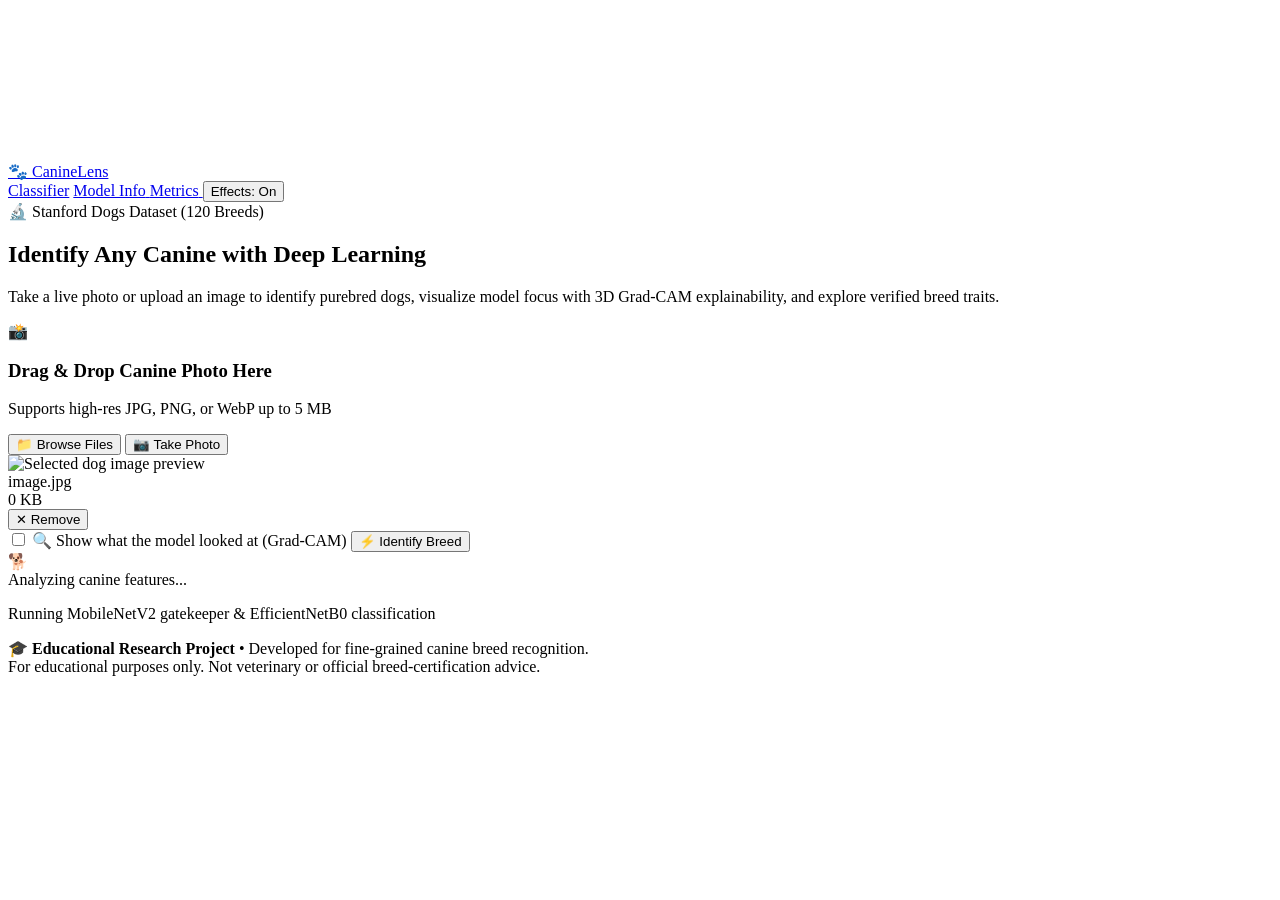
==== commit 63f66c31: "Deploy GitHub Pages web app: add root index.html, .nojekyll, client-side AI engine, and model artifa" ====
--- a/static/index.html
+++ b/static/index.html
@@ -5,9 +5,9 @@
   <meta name="viewport" content="width=device-width, initial-scale=1.0">
   <title>CanineLens | Dog Breed Detection &amp; Explainability System</title>
   <meta name="description" content="College deep learning research project: identify 120 dog breeds using EfficientNetB0 transfer learning with Grad-CAM explainability and breed trait profiles.">
-  <link rel="stylesheet" href="/static/css/style.css">
+  <link rel="stylesheet" href="static/css/style.css">
   <!-- FX HOOK: 3D Mascot & Sensory FX Stylesheet -->
-  <link rel="stylesheet" href="/static/css/fx.css">
+  <link rel="stylesheet" href="static/css/fx.css">
   <link rel="icon" href="data:image/svg+xml,<svg xmlns=%22http://www.w3.org/2000/svg%22 viewBox=%220%22%20y=%220%22%20width=%22100%22%20height=%22100%22><text%20y=%22.9em%22%20font-size=%2290%22>🐕</text></svg>">
 </head>
 <body>
@@ -24,13 +24,13 @@
   <!-- Header -->
   <header class="site-header">
     <div class="header-container">
-      <a href="/" class="brand-link" aria-label="CanineLens Home">
+      <a href="./" class="brand-link" aria-label="CanineLens Home">
         <span class="brand-icon" aria-hidden="true">🐾</span>
         <span class="brand-title">CanineLens</span>
       </a>
       <nav class="nav-links" aria-label="Main Navigation">
-        <a href="/" class="nav-item active" aria-current="page">Classifier</a>
-        <a href="/info" class="nav-item">
+        <a href="./" class="nav-item active" aria-current="page">Classifier</a>
+        <a href="info.html" class="nav-item">
           <span>Model Info</span>
           <span class="nav-badge">Metrics</span>
         </a>
@@ -331,15 +331,15 @@
   </footer>
 
   <!-- FX HOOK: Three.js Offline 3D Engine & Loaders -->
-  <script src="/static/vendor/three.min.js"></script>
-  <script src="/static/vendor/GLTFLoader.js"></script>
+  <script src="static/vendor/three.min.js"></script>
+  <script src="static/vendor/GLTFLoader.js"></script>
   
   <!-- FX HOOK: 3D Mascot, Speech Narration & Master Controller -->
-  <script src="/static/js/dog3d.js"></script>
-  <script src="/static/js/speech.js"></script>
-  <script src="/static/js/fx.js"></script>
+  <script src="static/js/dog3d.js"></script>
+  <script src="static/js/speech.js"></script>
+  <script src="static/js/fx.js"></script>
 
   <!-- Baseline Core Application -->
-  <script src="/static/js/app.js"></script>
+  <script src="static/js/app.js"></script>
 </body>
 </html>
